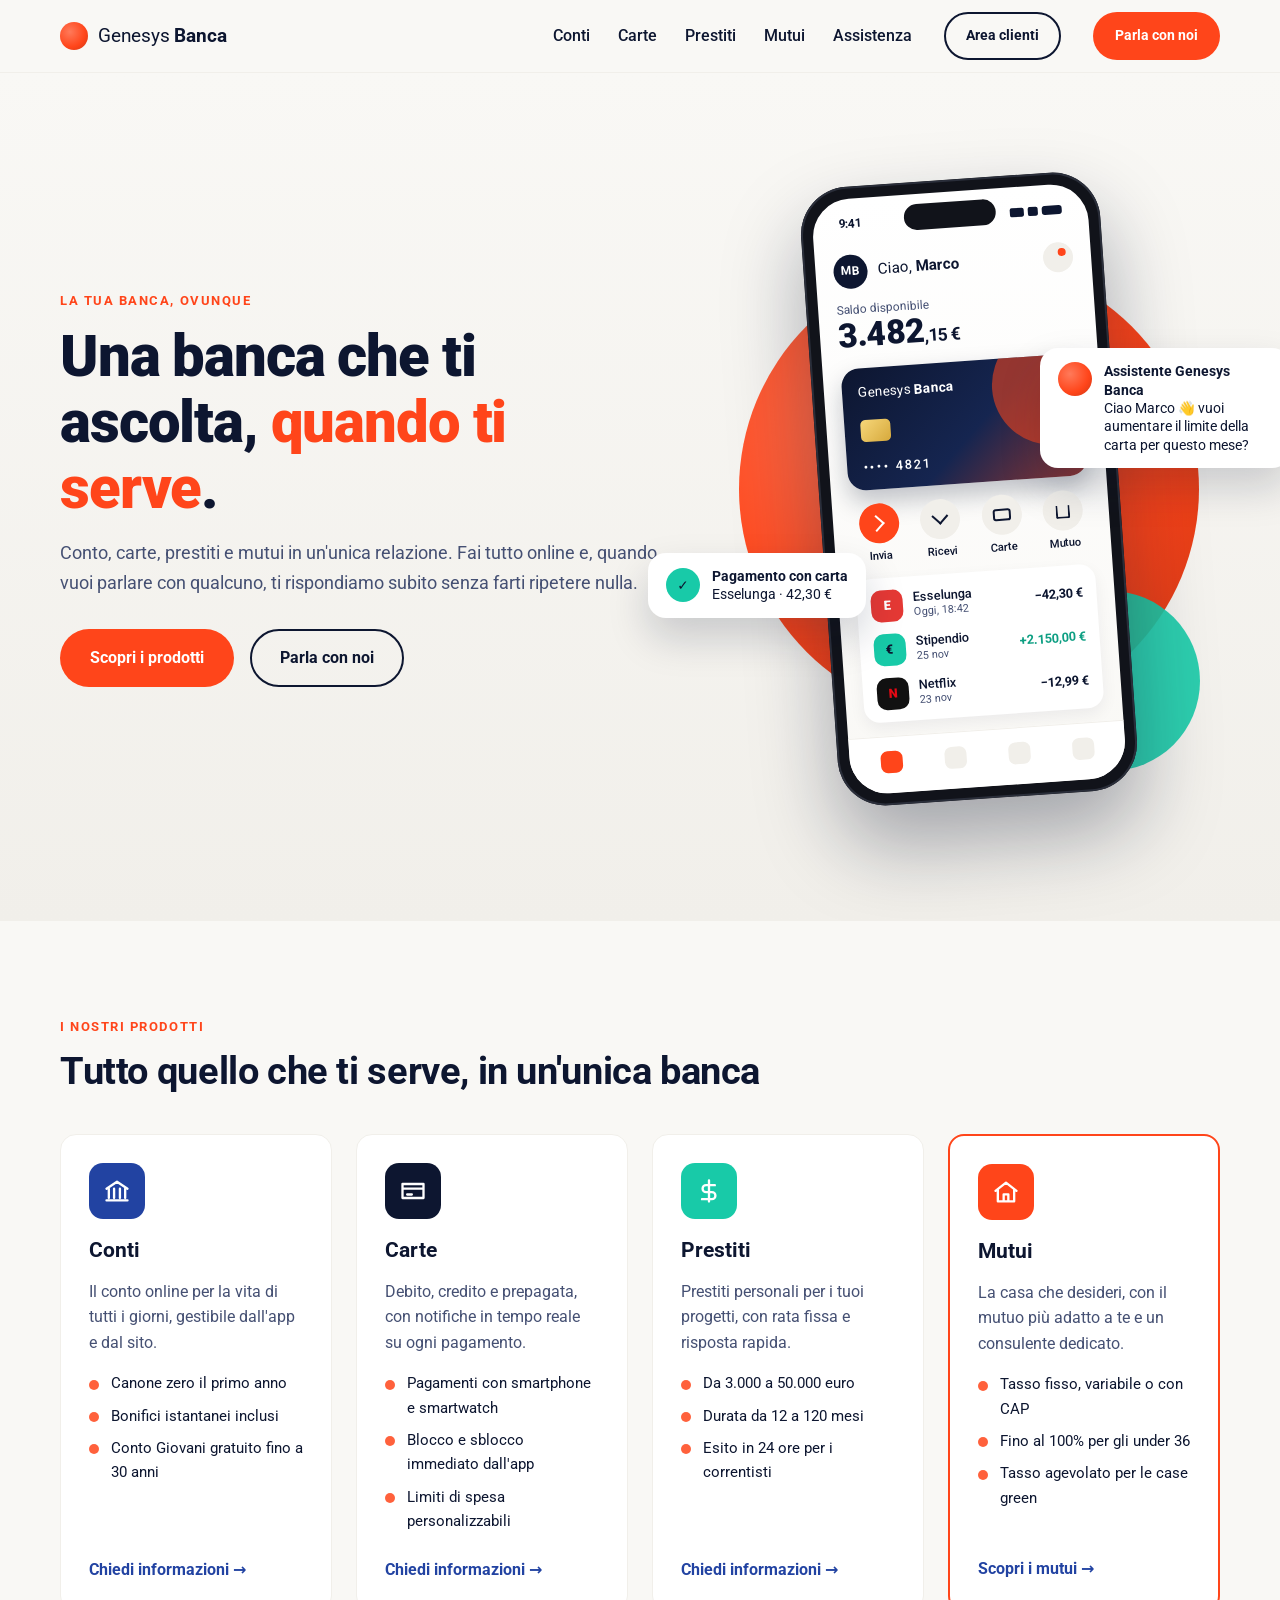
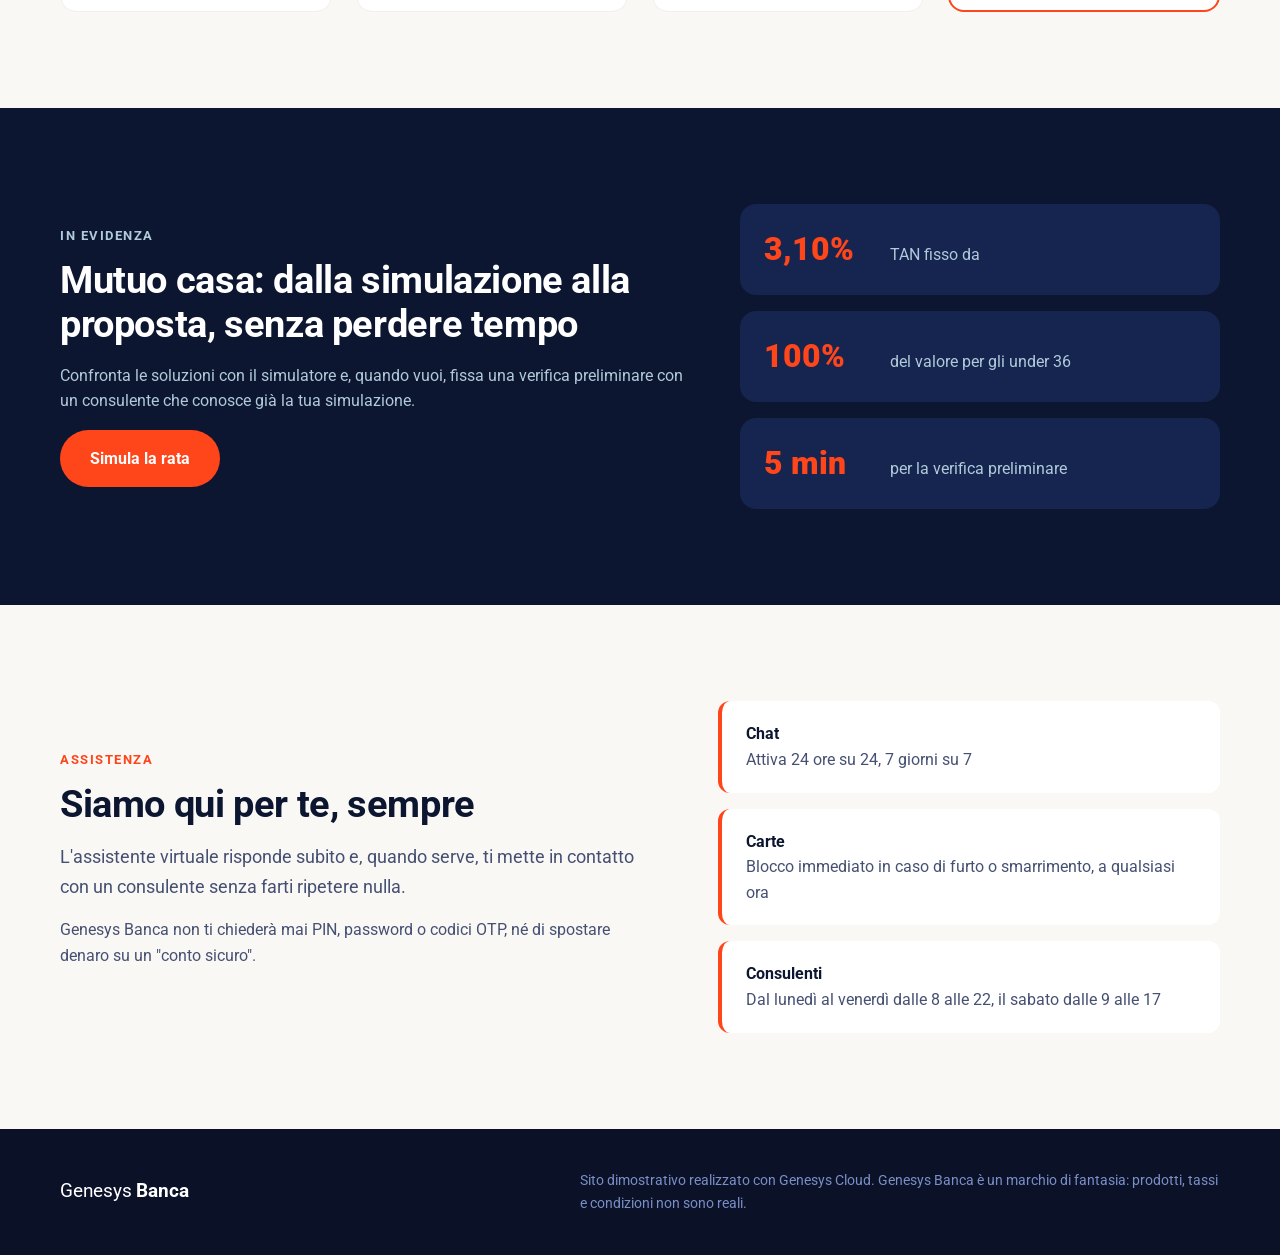
==== index.html @ 951cb8e0 "Web app installabile con notifiche push Co-authored-by: Cursor <cursoragent@cursor.com>" ====
<!doctype html>
<html lang="it">
<head>
  <meta charset="utf-8">
  <meta name="viewport" content="width=device-width, initial-scale=1">
  <title>Genesys Banca | Conti, Carte, Prestiti e Mutui</title>
  <meta name="description" content="Genesys Banca: conti, carte, prestiti e mutui, con assistenza in chat 24 ore su 24.">
  <link rel="preconnect" href="https://fonts.googleapis.com">
  <link rel="preconnect" href="https://fonts.gstatic.com" crossorigin>
  <link href="https://fonts.googleapis.com/css2?family=Roboto:wght@400;500;700;900&display=swap" rel="stylesheet">
  <link rel="stylesheet" href="styles.css?v=9">
  <script src="app.js?v=5"></script>
</head>
<body>
  <header class="topbar">
    <div class="container topbar-inner">
      <a class="brand" href="index.html">
        <span class="brand-mark" aria-hidden="true"></span>
        <span class="brand-name">Genesys <strong>Banca</strong></span>
      </a>
      <nav class="nav">
        <a href="#conti">Conti</a>
        <a href="#carte">Carte</a>
        <a href="#prestiti">Prestiti</a>
        <a href="mutui.html">Mutui</a>
        <a href="#assistenza">Assistenza</a>
      </nav>
      <div class="account" data-logged-out>
        <button class="btn btn-ghost btn-small" data-open-login>Area clienti</button>
      </div>
      <div class="account" data-logged-in hidden>
        <span class="greeting">Ciao, <strong data-customer-first-name></strong></span>
        <button class="link link-plain" data-logout>Esci</button>
      </div>
      <button class="btn btn-primary btn-small" data-open-chat>Parla con noi</button>
    </div>
  </header>

  <div class="modal" data-login-modal hidden>
    <div class="modal-card" role="dialog" aria-modal="true" aria-labelledby="login-title">
      <button class="modal-close" data-close-login aria-label="Chiudi">×</button>
      <p class="eyebrow">Area clienti</p>
      <h2 id="login-title">Accedi al tuo profilo</h2>
      <p class="modal-text">Sito dimostrativo: scegli il cliente demo con cui accedere.</p>
      <button class="customer" data-login>
        <span class="customer-avatar">MB</span>
        <span class="customer-info">
          <strong>Marco Bianchi</strong>
          <span>Correntista dal 2019 · Filiale Milano Porta Romana</span>
        </span>
        <span class="customer-go">Accedi →</span>
      </button>
    </div>
  </div>

  <main>
    <section class="hero">
      <div class="container hero-inner">
        <div class="hero-text">
          <p class="eyebrow">La tua banca, ovunque</p>
          <h1>Una banca che ti ascolta, <span class="accent">quando ti serve</span>.</h1>
          <p class="lead">Conto, carte, prestiti e mutui in un'unica relazione. Fai tutto online e, quando vuoi parlare con qualcuno, ti rispondiamo subito senza farti ripetere nulla.</p>
          <div class="hero-actions">
            <a class="btn btn-primary" href="#prodotti">Scopri i prodotti</a>
            <button class="btn btn-ghost" data-open-chat>Parla con noi</button>
          </div>
        </div>
        <div class="hero-visual" aria-hidden="true">
          <div class="phone">
            <div class="phone-notch"></div>
            <div class="phone-screen">
              <div class="app-status"><span>9:41</span><span class="app-status-icons"><i></i><i></i><i></i></span></div>
              <div class="app-header">
                <span class="app-avatar">MB</span>
                <span>Ciao, <strong>Marco</strong></span>
                <span class="app-bell"></span>
              </div>
              <div class="app-balance">
                <span>Saldo disponibile</span>
                <strong>3.482<small>,15 €</small></strong>
              </div>
              <div class="app-card">
                <span class="app-card-brand">Genesys <strong>Banca</strong></span>
                <span class="app-card-chip"></span>
                <span class="app-card-number">•••• 4821</span>
              </div>
              <div class="app-actions">
                <span><i class="ic-send"></i>Invia</span>
                <span><i class="ic-receive"></i>Ricevi</span>
                <span><i class="ic-card"></i>Carte</span>
                <span><i class="ic-home"></i>Mutuo</span>
              </div>
              <ul class="app-moves">
                <li><span class="move-logo move-shop">E</span><span>Esselunga<small>Oggi, 18:42</small></span><strong>−42,30 €</strong></li>
                <li><span class="move-logo move-salary">€</span><span>Stipendio<small>25 nov</small></span><strong class="move-in">+2.150,00 €</strong></li>
                <li><span class="move-logo move-sub">N</span><span>Netflix<small>23 nov</small></span><strong>−12,99 €</strong></li>
              </ul>
              <div class="app-tabbar"><i class="on"></i><i></i><i></i><i></i></div>
            </div>
          </div>
          <div class="float float-pay">
            <span class="float-icon">✓</span>
            <span><strong>Pagamento con carta</strong>Esselunga · 42,30 €</span>
          </div>
          <div class="float float-chat">
            <span class="float-avatar"></span>
            <span><strong>Assistente Genesys Banca</strong>Ciao Marco 👋 vuoi aumentare il limite della carta per questo mese?</span>
          </div>
        </div>
      </div>
    </section>

    <section id="prodotti" class="section">
      <div class="container">
        <p class="eyebrow">I nostri prodotti</p>
        <h2>Tutto quello che ti serve, in un'unica banca</h2>
        <div class="cards cards-4">
          <article class="card card-clickable" id="conti">
            <div class="icon icon-blue">
              <svg viewBox="0 0 24 24"><path d="M3 10l9-6 9 6M5 10v8M9.5 10v8M14.5 10v8M19 10v8M3 20h18"/></svg>
            </div>
            <h3>Conti</h3>
            <p>Il conto online per la vita di tutti i giorni, gestibile dall'app e dal sito.</p>
            <ul class="product-list">
              <li>Canone zero il primo anno</li>
              <li>Bonifici istantanei inclusi</li>
              <li>Conto Giovani gratuito fino a 30 anni</li>
            </ul>
            <button class="link" data-open-chat>Chiedi informazioni</button>
          </article>
          <article class="card card-clickable" id="carte">
            <div class="icon icon-navy">
              <svg viewBox="0 0 24 24"><path d="M3 6h18v12H3zM3 10h18M7 15h4"/></svg>
            </div>
            <h3>Carte</h3>
            <p>Debito, credito e prepagata, con notifiche in tempo reale su ogni pagamento.</p>
            <ul class="product-list">
              <li>Pagamenti con smartphone e smartwatch</li>
              <li>Blocco e sblocco immediato dall'app</li>
              <li>Limiti di spesa personalizzabili</li>
            </ul>
            <button class="link" data-open-chat>Chiedi informazioni</button>
          </article>
          <article class="card card-clickable" id="prestiti">
            <div class="icon icon-teal">
              <svg viewBox="0 0 24 24"><path d="M12 3v18M17 7H9.5a3 3 0 0 0 0 6h5a3 3 0 0 1 0 6H6"/></svg>
            </div>
            <h3>Prestiti</h3>
            <p>Prestiti personali per i tuoi progetti, con rata fissa e risposta rapida.</p>
            <ul class="product-list">
              <li>Da 3.000 a 50.000 euro</li>
              <li>Durata da 12 a 120 mesi</li>
              <li>Esito in 24 ore per i correntisti</li>
            </ul>
            <button class="link" data-open-chat>Chiedi informazioni</button>
          </article>
          <article class="card card-highlight card-clickable">
            <div class="icon icon-orange">
              <svg viewBox="0 0 24 24"><path d="M3 11l9-7 9 7M5 10v10h14V10M10 20v-6h4v6"/></svg>
            </div>
            <h3>Mutui</h3>
            <p>La casa che desideri, con il mutuo più adatto a te e un consulente dedicato.</p>
            <ul class="product-list">
              <li>Tasso fisso, variabile o con CAP</li>
              <li>Fino al 100% per gli under 36</li>
              <li>Tasso agevolato per le case green</li>
            </ul>
            <a class="link" href="mutui.html">Scopri i mutui</a>
          </article>
        </div>
      </div>
    </section>

    <section class="section section-dark">
      <div class="container feature">
        <div>
          <p class="eyebrow eyebrow-light">In evidenza</p>
          <h2>Mutuo casa: dalla simulazione alla proposta, senza perdere tempo</h2>
          <p>Confronta le soluzioni con il simulatore e, quando vuoi, fissa una verifica preliminare con un consulente che conosce già la tua simulazione.</p>
          <a class="btn btn-primary" href="mutui.html#simulatore">Simula la rata</a>
        </div>
        <ul class="feature-stats">
          <li><strong>3,10%</strong><span>TAN fisso da</span></li>
          <li><strong>100%</strong><span>del valore per gli under 36</span></li>
          <li><strong>5 min</strong><span>per la verifica preliminare</span></li>
        </ul>
      </div>
    </section>

    <section id="assistenza" class="section">
      <div class="container assist">
        <div>
          <p class="eyebrow">Assistenza</p>
          <h2>Siamo qui per te, sempre</h2>
          <p class="lead">L'assistente virtuale risponde subito e, quando serve, ti mette in contatto con un consulente senza farti ripetere nulla.</p>
          <p class="muted">Genesys Banca non ti chiederà mai PIN, password o codici OTP, né di spostare denaro su un "conto sicuro".</p>
        </div>
        <ul class="assist-list">
          <li><strong>Chat</strong><span>Attiva 24 ore su 24, 7 giorni su 7</span></li>
          <li><strong>Carte</strong><span>Blocco immediato in caso di furto o smarrimento, a qualsiasi ora</span></li>
          <li><strong>Consulenti</strong><span>Dal lunedì al venerdì dalle 8 alle 22, il sabato dalle 9 alle 17</span></li>
        </ul>
      </div>
    </section>
  </main>

  <footer class="footer">
    <div class="container footer-inner">
      <span class="brand-name">Genesys <strong>Banca</strong></span>
      <p>Sito dimostrativo realizzato con Genesys Cloud. Genesys Banca è un marchio di fantasia: prodotti, tassi e condizioni non sono reali.</p>
    </div>
  </footer>
</body>
</html>
---- styles.css ----
:root {
  --orange: #ff451a;
  --orange-dark: #cc3715;
  --navy: #0d1630;
  --navy-deep: #0b1228;
  --navy-soft: #152550;
  --blue: #2243a2;
  --teal: #18caa8;
  --yellow: #f7ad00;
  --cream: #f9f8f5;
  --sand: #f1efea;
  --slate: #455073;
  --radius: 16px;
}

* { box-sizing: border-box; }

body {
  margin: 0;
  font-family: Roboto, -apple-system, system-ui, "Segoe UI", "Helvetica Neue", Arial, sans-serif;
  color: var(--navy);
  background: var(--cream);
  line-height: 1.6;
}

h1, h2, h3 { line-height: 1.15; margin: 0 0 16px; }
h1 { font-size: clamp(2.2rem, 4.5vw, 3.6rem); font-weight: 900; letter-spacing: -0.02em; }
h2 { font-size: clamp(1.8rem, 3vw, 2.6rem); font-weight: 700; letter-spacing: -0.01em; }
h3 { font-size: 1.3rem; font-weight: 700; }
p { margin: 0 0 16px; }

.container { width: min(1160px, 92vw); margin: 0 auto; }
.accent { color: var(--orange); }
.lead { font-size: 1.15rem; color: var(--slate); max-width: 620px; }
.eyebrow { text-transform: uppercase; letter-spacing: 0.12em; font-size: 0.8rem; font-weight: 700; color: var(--orange); margin-bottom: 12px; }
.eyebrow-light { color: var(--yellow); }
.muted { color: var(--slate); }

.btn {
  display: inline-flex; align-items: center; justify-content: center;
  border: 2px solid transparent; border-radius: 999px;
  padding: 14px 28px; font: inherit; font-weight: 700; font-size: 1rem;
  cursor: pointer; text-decoration: none; transition: background 0.2s, color 0.2s, border-color 0.2s;
}
.btn-primary { background: var(--orange); color: #fff; }
.btn-primary:hover { background: var(--orange-dark); }
.btn-ghost { border-color: var(--navy); color: var(--navy); background: transparent; }
.btn-ghost:hover { background: var(--navy); color: #fff; }
.btn-small { padding: 10px 20px; font-size: 0.9rem; }
.link { background: none; border: 0; padding: 0; font: inherit; font-weight: 700; color: var(--blue); cursor: pointer; text-decoration: none; }
.link::after { content: " →"; }
.link:hover { color: var(--orange); }

[hidden] { display: none !important; }

.account { display: flex; align-items: center; gap: 12px; }
.greeting { font-size: 0.95rem; }
.link-plain::after { content: ""; }

.modal { position: fixed; inset: 0; z-index: 20; background: rgba(11, 18, 40, 0.6); display: grid; place-items: center; padding: 24px; }
.modal-card { position: relative; background: #fff; border-radius: 24px; padding: 40px; width: min(480px, 100%); box-shadow: 0 30px 60px rgba(13, 22, 48, 0.3); }
.modal-text { color: var(--slate); }
.modal-close { position: absolute; top: 16px; right: 20px; background: none; border: 0; font-size: 1.8rem; line-height: 1; color: var(--slate); cursor: pointer; }
.customer {
  width: 100%; display: flex; align-items: center; gap: 16px; margin-top: 8px; padding: 16px 20px;
  background: var(--cream); border: 2px solid var(--sand); border-radius: var(--radius); font: inherit; text-align: left; cursor: pointer;
  transition: border-color 0.2s;
}
.customer:hover { border-color: var(--orange); }
.customer-avatar { width: 48px; height: 48px; border-radius: 50%; background: var(--navy); color: #fff; display: grid; place-items: center; font-weight: 700; flex: none; }
.customer-info { display: flex; flex-direction: column; color: var(--navy); }
.customer-info span { color: var(--slate); font-size: 0.9rem; }
.customer-go { margin-left: auto; font-weight: 700; color: var(--orange); white-space: nowrap; }

.topbar { position: sticky; top: 0; z-index: 10; background: rgba(249, 248, 245, 0.92); backdrop-filter: blur(8px); border-bottom: 1px solid var(--sand); }
.topbar-inner { display: flex; align-items: center; gap: 32px; height: 72px; }
.brand { display: flex; align-items: center; gap: 10px; text-decoration: none; color: var(--navy); }
.brand-mark { width: 28px; height: 28px; border-radius: 50%; background: radial-gradient(circle at 35% 35%, #ff7a5a, var(--orange) 60%, var(--orange-dark)); }
.brand-name { font-size: 1.2rem; letter-spacing: -0.01em; }
.nav { display: flex; gap: 28px; margin-left: auto; }
.nav a { color: var(--navy); text-decoration: none; font-weight: 500; }
.nav a:hover, .nav a.active { color: var(--orange); }

.hero { padding: 96px 0 112px; background: linear-gradient(180deg, var(--cream) 0%, var(--sand) 100%); overflow: hidden; }
.hero-small { padding: 64px 0 72px; }
.hero-inner { display: grid; grid-template-columns: 1.2fr 1fr; gap: 56px; align-items: center; }
.hero-actions { display: flex; gap: 16px; flex-wrap: wrap; margin-top: 32px; }
.hero-card {
  position: relative; background: var(--navy); border-radius: 24px; padding: 32px;
  display: flex; flex-direction: column; gap: 14px; box-shadow: 0 30px 60px rgba(13, 22, 48, 0.25);
}
.hero-card::before {
  content: ""; position: absolute; inset: -40px -40px auto auto; width: 160px; height: 160px; border-radius: 50%;
  background: var(--orange); opacity: 0.9; z-index: -1;
}
.hero-visual { position: relative; display: grid; place-items: center; min-height: 640px; }
.hero-visual::before {
  content: ""; position: absolute; width: 460px; height: 460px; border-radius: 50%;
  background: radial-gradient(circle at 35% 35%, #ff7a5a, var(--orange) 55%, var(--orange-dark));
}
.hero-visual::after {
  content: ""; position: absolute; width: 180px; height: 180px; border-radius: 50%; right: 4%; bottom: 6%;
  background: var(--teal); opacity: 0.9;
}
.phone {
  position: relative; z-index: 1; width: 300px; height: 620px; padding: 12px; border-radius: 48px;
  background: #11131a; box-shadow: 0 40px 80px rgba(13, 22, 48, 0.35), inset 0 0 0 2px #2a2e3a;
  transform: rotate(-4deg);
}
.phone-notch { position: absolute; top: 22px; left: 50%; transform: translateX(-50%); width: 92px; height: 26px; border-radius: 999px; background: #11131a; z-index: 2; }
.phone-screen {
  height: 100%; border-radius: 38px; overflow: hidden; padding: 18px 18px 0; display: flex; flex-direction: column; gap: 14px;
  background: linear-gradient(180deg, #fff 0%, var(--cream) 100%); color: var(--navy); font-size: 0.8rem; line-height: 1.3;
}
.app-status { display: flex; justify-content: space-between; align-items: center; font-weight: 700; font-size: 0.75rem; padding: 0 8px; }
.app-status-icons { display: flex; gap: 4px; }
.app-status-icons i { width: 14px; height: 9px; border-radius: 2px; background: var(--navy); }
.app-status-icons i:nth-child(2) { width: 10px; }
.app-status-icons i:nth-child(3) { width: 20px; border-radius: 3px; }
.app-header { display: flex; align-items: center; gap: 10px; margin-top: 8px; font-size: 0.95rem; }
.app-avatar { width: 34px; height: 34px; border-radius: 50%; background: var(--navy); color: #fff; display: grid; place-items: center; font-weight: 700; font-size: 0.75rem; }
.app-bell { margin-left: auto; width: 30px; height: 30px; border-radius: 50%; background: var(--sand); position: relative; }
.app-bell::after { content: ""; position: absolute; top: 6px; right: 7px; width: 8px; height: 8px; border-radius: 50%; background: var(--orange); }
.app-balance { display: flex; flex-direction: column; }
.app-balance span { color: var(--slate); font-size: 0.75rem; }
.app-balance strong { font-size: 2.1rem; font-weight: 900; letter-spacing: -0.02em; line-height: 1.1; }
.app-balance small { font-size: 1.1rem; font-weight: 700; }
.app-card {
  position: relative; height: 128px; border-radius: 18px; padding: 16px; color: #fff; overflow: hidden;
  background: linear-gradient(135deg, var(--navy) 0%, var(--navy-soft) 55%, var(--orange) 140%);
  box-shadow: 0 12px 24px rgba(13, 22, 48, 0.25);
}
.app-card::after { content: ""; position: absolute; right: -30px; top: -30px; width: 120px; height: 120px; border-radius: 50%; background: rgba(255, 69, 26, 0.55); }
.app-card-brand { position: relative; z-index: 1; font-size: 0.85rem; }
.app-card-chip { position: absolute; left: 16px; top: 52px; width: 30px; height: 22px; border-radius: 5px; background: linear-gradient(135deg, #f7d77a, #d6a93c); }
.app-card-number { position: absolute; left: 16px; bottom: 14px; letter-spacing: 0.15em; font-weight: 500; }
.app-actions { display: grid; grid-template-columns: repeat(4, 1fr); gap: 6px; text-align: center; font-size: 0.7rem; font-weight: 500; }
.app-actions span { display: flex; flex-direction: column; align-items: center; gap: 6px; }
.app-actions i { width: 40px; height: 40px; border-radius: 50%; background: var(--sand); position: relative; }
.app-actions i::before { content: ""; position: absolute; inset: 13px; border: 2px solid var(--navy); border-radius: 3px; }
.app-actions .ic-send { background: var(--orange); }
.app-actions .ic-send::before { inset: 14px; border-color: #fff; border-width: 2px 2px 0 0; border-radius: 0; transform: rotate(45deg) translate(-2px, 2px); }
.app-actions .ic-receive::before { inset: 14px; border-width: 0 0 2px 2px; border-radius: 0; transform: rotate(-45deg) translate(2px, -2px); }
.app-actions .ic-card::before { inset: 14px 11px; }
.app-actions .ic-home::before { inset: 15px 13px 12px; border-top-width: 0; border-radius: 0 0 2px 2px; }
.app-moves { list-style: none; margin: 0; padding: 12px 14px; background: #fff; border-radius: 16px; display: grid; gap: 12px; box-shadow: 0 6px 16px rgba(13, 22, 48, 0.06); }
.app-moves li { display: flex; align-items: center; gap: 10px; }
.app-moves li > span:nth-child(2) { display: flex; flex-direction: column; font-weight: 500; }
.app-moves small { color: var(--slate); font-size: 0.68rem; font-weight: 400; }
.app-moves strong { margin-left: auto; font-size: 0.8rem; white-space: nowrap; }
.app-moves .move-in { color: #0e9f83; }
.move-logo { width: 32px; height: 32px; border-radius: 10px; display: grid; place-items: center; color: #fff; font-weight: 900; flex: none; }
.move-shop { background: #e53935; }
.move-salary { background: var(--teal); color: var(--navy); }
.move-sub { background: #111; color: #e50914; }
.app-tabbar { margin-top: auto; display: flex; justify-content: space-around; padding: 14px 10px 20px; border-top: 1px solid var(--sand); background: #fff; margin-left: -18px; margin-right: -18px; }
.app-tabbar i { width: 22px; height: 22px; border-radius: 7px; background: var(--sand); }
.app-tabbar i.on { background: var(--orange); }
.float {
  position: absolute; z-index: 2; display: flex; align-items: center; gap: 12px; padding: 14px 18px;
  background: #fff; border-radius: 18px; box-shadow: 0 20px 40px rgba(13, 22, 48, 0.18); font-size: 0.85rem; line-height: 1.35;
  animation: float 6s ease-in-out infinite;
}
.float strong { display: block; font-size: 0.85rem; }
.float-pay { left: -14%; top: 60%; }
.float-chat { right: -14%; top: 28%; max-width: 250px; align-items: flex-start; animation-delay: -3s; }
.float-icon { width: 34px; height: 34px; border-radius: 50%; background: var(--teal); color: var(--navy); display: grid; place-items: center; font-weight: 900; flex: none; }
.float-avatar { width: 34px; height: 34px; border-radius: 50%; flex: none; background: radial-gradient(circle at 35% 35%, #ff7a5a, var(--orange) 60%, var(--orange-dark)); }
@keyframes float { 0%, 100% { transform: translateY(0); } 50% { transform: translateY(-10px); } }
@media (prefers-reduced-motion: reduce) { .float { animation: none; } }

.pwa { background: linear-gradient(180deg, #fff 0%, var(--cream) 100%); }
.pwa-screen {
  max-width: 480px; margin: 0 auto; min-height: 100vh; display: flex; flex-direction: column; gap: 18px;
  padding: calc(env(safe-area-inset-top) + 20px) 20px calc(env(safe-area-inset-bottom) + 96px);
}
.pwa .app-bell::after { display: none; }
.pwa .app-bell.app-bell-on::after { display: block; }
.pwa .app-card { height: 170px; }
.pwa .app-actions { font-size: 0.8rem; }
.pwa-panel { background: #fff; border-radius: 20px; padding: 20px; box-shadow: 0 6px 16px rgba(13, 22, 48, 0.06); }
.pwa-panel h2 { font-size: 1.1rem; margin-bottom: 10px; }
.pwa-panel p { color: var(--slate); font-size: 0.95rem; }
.pwa-panel .btn { width: 100%; }
.pwa-ok { color: #0e9f83 !important; font-weight: 700; }
.pwa-error { color: var(--orange-dark) !important; font-size: 0.85rem !important; margin: 10px 0 0; }
.pwa-inbox { list-style: none; padding: 0; margin: 0; display: grid; gap: 10px; }
.pwa-inbox li { display: flex; flex-direction: column; gap: 2px; padding: 12px 14px; border-radius: 14px; background: var(--cream); border-left: 4px solid var(--sand); }
.pwa-inbox li.pwa-inbox-new { border-left-color: var(--orange); }
.pwa-inbox span { font-size: 0.95rem; }
.pwa-inbox small { color: var(--slate); font-size: 0.75rem; }
.bubble { max-width: 85%; padding: 12px 16px; border-radius: 18px; font-size: 0.95rem; }
.bubble-bot { background: var(--navy-soft); color: #fff; border-bottom-left-radius: 4px; }
.bubble-user { background: var(--orange); color: #fff; align-self: flex-end; border-bottom-right-radius: 4px; }
.typing { display: flex; gap: 6px; padding: 8px 4px; }
.typing span { width: 8px; height: 8px; border-radius: 50%; background: var(--teal); animation: blink 1.2s infinite; }
.typing span:nth-child(2) { animation-delay: 0.2s; }
.typing span:nth-child(3) { animation-delay: 0.4s; }
@keyframes blink { 0%, 80%, 100% { opacity: 0.25; } 40% { opacity: 1; } }

.section { padding: 96px 0; }
.section-dark { background: var(--navy); color: #fff; }
.section-dark p { color: #b1cada; }

.cards { display: grid; grid-template-columns: repeat(3, 1fr); gap: 24px; margin-top: 40px; }
.card { background: #fff; border-radius: var(--radius); padding: 32px; border: 1px solid var(--sand); transition: transform 0.2s, box-shadow 0.2s; }
.card:hover { transform: translateY(-4px); box-shadow: 0 20px 40px rgba(13, 22, 48, 0.08); }
.card p { color: var(--slate); }
.card-highlight { border: 2px solid var(--orange); }
.tag { display: inline-block; background: var(--orange); color: #fff; font-size: 0.75rem; font-weight: 700; text-transform: uppercase; letter-spacing: 0.08em; padding: 4px 10px; border-radius: 999px; margin-bottom: 12px; }
.icon { width: 56px; height: 56px; border-radius: 14px; display: grid; place-items: center; margin-bottom: 20px; }
.icon svg { width: 28px; height: 28px; fill: none; stroke: #fff; stroke-width: 2; stroke-linecap: round; stroke-linejoin: round; }
.icon-orange { background: var(--orange); }
.icon-blue { background: var(--blue); }
.icon-teal { background: var(--teal); }
.icon-navy { background: var(--navy); }
.cards-4 { grid-template-columns: repeat(4, 1fr); }
.cards-4 .card { display: flex; flex-direction: column; padding: 28px; }
.cards-4 .card .link { margin-top: auto; align-self: flex-start; }
.product-list { list-style: none; padding: 0; margin: 0 0 24px; display: grid; gap: 8px; font-size: 0.95rem; }
.product-list li { position: relative; padding-left: 22px; }
.product-list li::before { content: ""; position: absolute; left: 0; top: 0.55em; width: 10px; height: 10px; border-radius: 50%; background: var(--orange); opacity: 0.85; }
.tag-teal { background: var(--teal); color: var(--navy); }
.card .tag { align-self: flex-start; }
.card-clickable { position: relative; cursor: pointer; }
.card-clickable .link::before { content: ""; position: absolute; inset: 0; border-radius: inherit; }
.card-clickable:hover .link { color: var(--orange); }
.card-clickable:hover { border-color: var(--orange); }
[id] { scroll-margin-top: 88px; }

.feature { display: grid; grid-template-columns: 1.3fr 1fr; gap: 56px; align-items: center; }
.feature-stats { list-style: none; padding: 0; margin: 0; display: grid; gap: 16px; }
.feature-stats li { background: var(--navy-soft); border-radius: var(--radius); padding: 20px 24px; display: flex; align-items: baseline; gap: 16px; }
.feature-stats strong { font-size: 2rem; font-weight: 900; color: var(--orange); min-width: 110px; }
.feature-stats span { color: #b1cada; }

.types { display: grid; grid-template-columns: repeat(3, 1fr); gap: 24px; margin-top: 40px; }
.type-card { display: flex; flex-direction: column; }
.type-card .link { margin-top: auto; align-self: flex-start; }
.type-card h3 { margin-bottom: 8px; }
.type-rate { color: var(--navy) !important; font-size: 1.05rem; }
.type-rate strong { color: var(--orange); font-size: 1.4rem; font-weight: 900; }
.type-selected { box-shadow: 0 0 0 3px var(--orange); }
.tag + h3 { margin-top: 0; }
.section-head { margin-bottom: 40px; }

.steps { list-style: none; padding: 0; margin: 40px 0; display: grid; grid-template-columns: repeat(3, 1fr); gap: 24px; }
.steps li { background: var(--navy-soft); border-radius: var(--radius); padding: 32px; }
.step-number { display: inline-grid; place-items: center; width: 40px; height: 40px; border-radius: 50%; background: var(--orange); font-weight: 900; margin-bottom: 16px; }

.assist { display: grid; grid-template-columns: 1.2fr 1fr; gap: 56px; align-items: center; }
.assist-list { list-style: none; padding: 0; margin: 0; display: grid; gap: 16px; }
.assist-list li { background: #fff; border-left: 4px solid var(--orange); border-radius: 12px; padding: 20px 24px; display: flex; flex-direction: column; }
.assist-list span { color: var(--slate); }

.simulator { display: grid; grid-template-columns: 1.1fr 1fr; gap: 32px; align-items: start; }
.panel { background: #fff; border-radius: 24px; padding: 32px; border: 1px solid var(--sand); box-shadow: 0 20px 40px rgba(13, 22, 48, 0.06); }
.sim-form { display: grid; gap: 22px; }
.field { display: grid; gap: 8px; }
.field label { font-weight: 700; display: flex; justify-content: space-between; gap: 12px; }
.field output { color: var(--orange); font-weight: 900; }
.field input[type="range"] { width: 100%; accent-color: var(--orange); }
.field input[type="number"] {
  padding: 12px 16px; font: inherit; color: var(--navy);
  border: 2px solid var(--sand); border-radius: 999px; background: var(--cream);
}
.field input[type="number"]:focus { outline: none; border-color: var(--orange); }
.field-hint { font-size: 0.85rem; color: var(--slate); }
.segmented { display: flex; flex-wrap: wrap; gap: 8px; }
.segmented input { position: absolute; opacity: 0; pointer-events: none; }
.segmented label {
  padding: 10px 16px; border-radius: 999px; border: 2px solid var(--sand); background: var(--cream);
  font-weight: 500; cursor: pointer; transition: border-color 0.2s, background 0.2s, color 0.2s;
}
.segmented input:checked + label { background: var(--navy); border-color: var(--navy); color: #fff; }
.segmented input:focus-visible + label { outline: 2px solid var(--orange); outline-offset: 2px; }
.field label.check { display: flex; justify-content: flex-start; gap: 10px; align-items: center; font-weight: 500; cursor: pointer; }
.field label.check input { width: 20px; height: 20px; accent-color: var(--orange); }

.result { position: sticky; top: 96px; background: var(--navy); color: #fff; }
.result .eyebrow { color: var(--yellow); }
.result-rate { font-size: clamp(2.6rem, 5vw, 3.6rem); font-weight: 900; line-height: 1; margin: 4px 0 4px; }
.result-rate small { font-size: 1rem; font-weight: 500; color: #b1cada; }
.result-list { list-style: none; padding: 0; margin: 24px 0; display: grid; gap: 12px; }
.result-list li { display: flex; justify-content: space-between; gap: 16px; border-bottom: 1px solid var(--navy-soft); padding-bottom: 10px; }
.result-list span { color: #b1cada; }
.result-list strong { text-align: right; }
.badge { display: inline-block; padding: 4px 12px; border-radius: 999px; font-size: 0.85rem; font-weight: 700; }
.badge-green { background: var(--teal); color: var(--navy); }
.badge-yellow { background: var(--yellow); color: var(--navy); }
.badge-red { background: var(--orange); color: #fff; }
.result-note { font-size: 0.8rem; color: #7a8ec7; margin: 16px 0 0; }
.result .btn { width: 100%; }
.result-empty { color: #b1cada; }
.sim-count { font-size: 0.85rem; color: #7a8ec7; margin-top: 12px; }

.footer { background: var(--navy-deep); color: #fff; padding: 40px 0; }
.footer-inner { display: flex; gap: 32px; align-items: center; justify-content: space-between; flex-wrap: wrap; }
.footer p { margin: 0; color: #7a8ec7; font-size: 0.9rem; max-width: 640px; }

@media (max-width: 1100px) {
  .cards-4, .types { grid-template-columns: repeat(2, 1fr); }
}

@media (max-width: 900px) {
  .hero-inner, .assist, .simulator, .feature { grid-template-columns: 1fr; }
  .cards, .cards-4, .types, .steps { grid-template-columns: 1fr; }
  .nav { display: none; }
  .topbar-inner .btn { margin-left: auto; }
  .result { position: static; }
  .topbar-inner { gap: 12px; }
  .brand-name, .topbar .btn-small { white-space: nowrap; }
  .topbar .btn-small { padding: 8px 14px; font-size: 0.8rem; }
  .topbar-inner > .btn-primary { display: none; }
  .topbar-inner .account { margin-left: auto; }
  .hero-visual { min-height: 660px; }
  .hero-visual::before { width: 320px; height: 320px; }
  .hero-visual::after { width: 120px; height: 120px; }
  .phone { transform: rotate(-4deg) scale(0.9); }
  .float-pay { left: 0; top: auto; bottom: 2%; }
  .float-chat { right: 0; top: 0; max-width: 230px; }
}
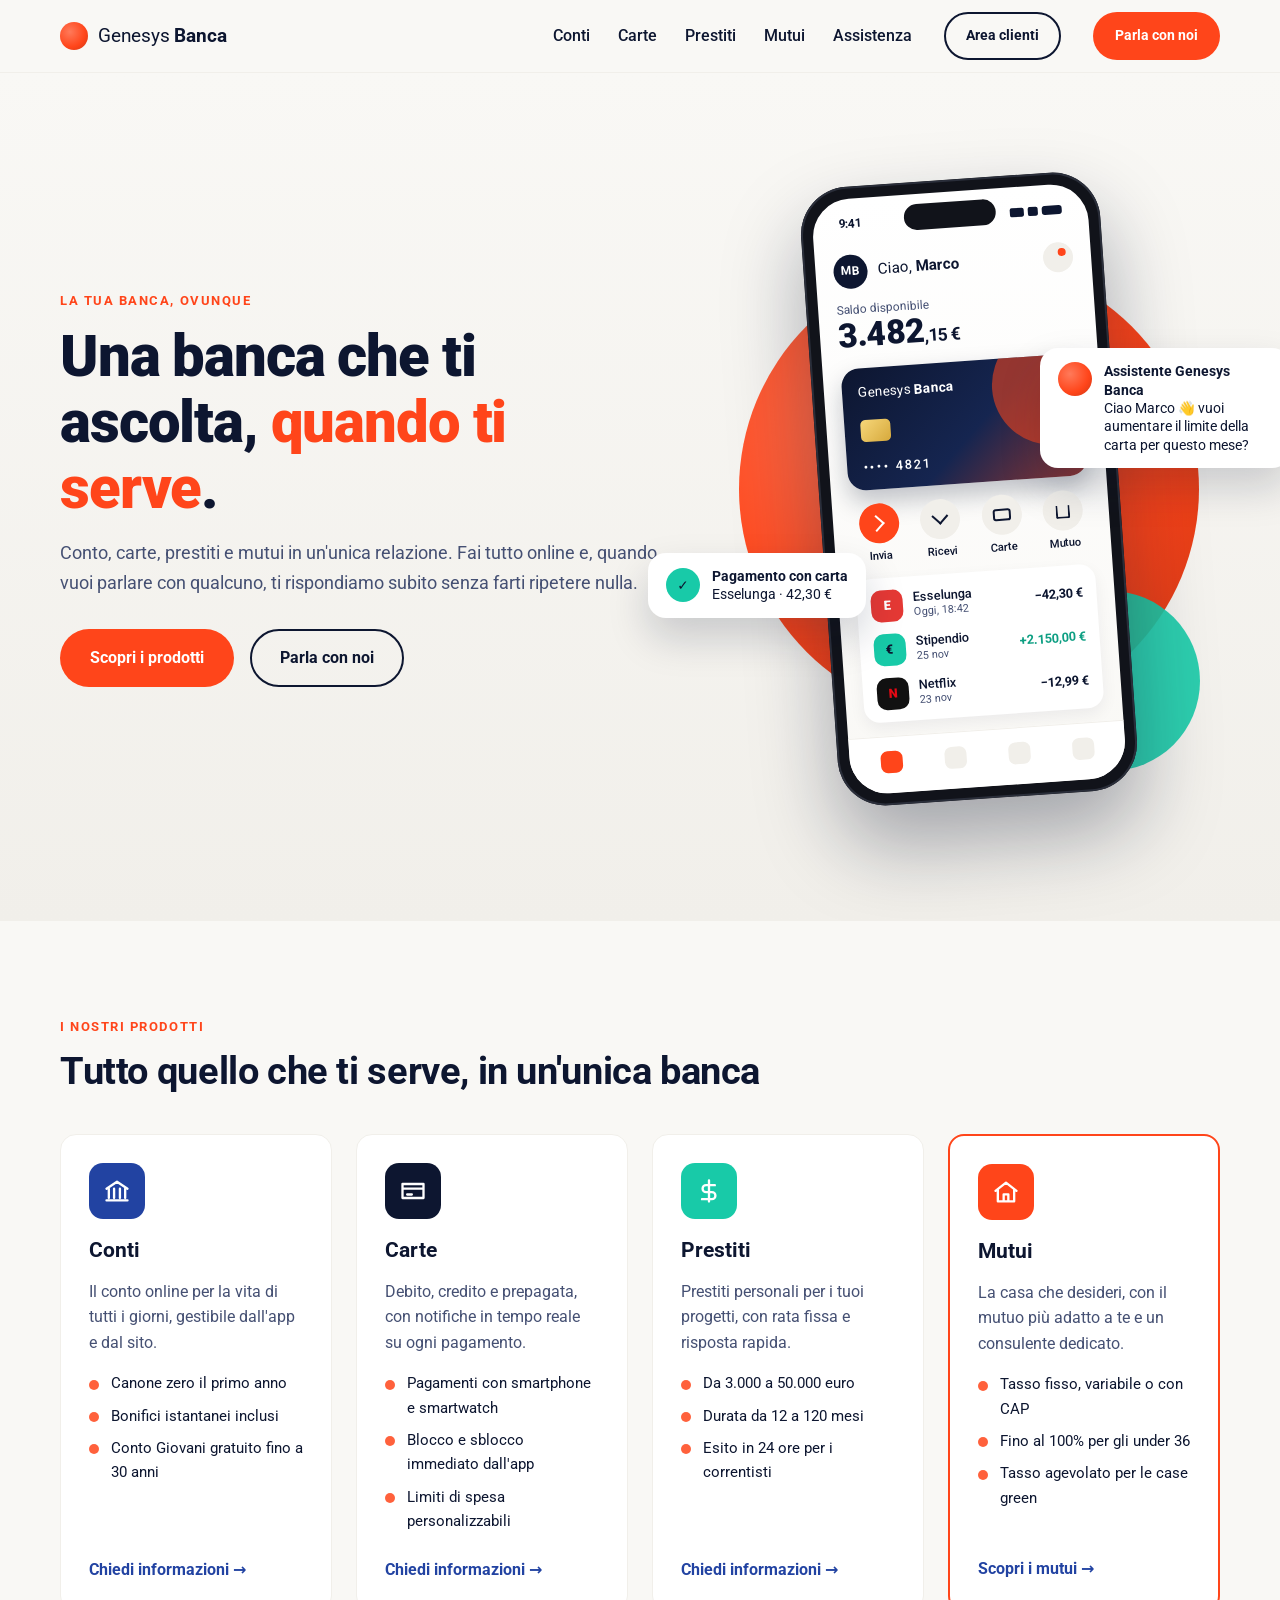
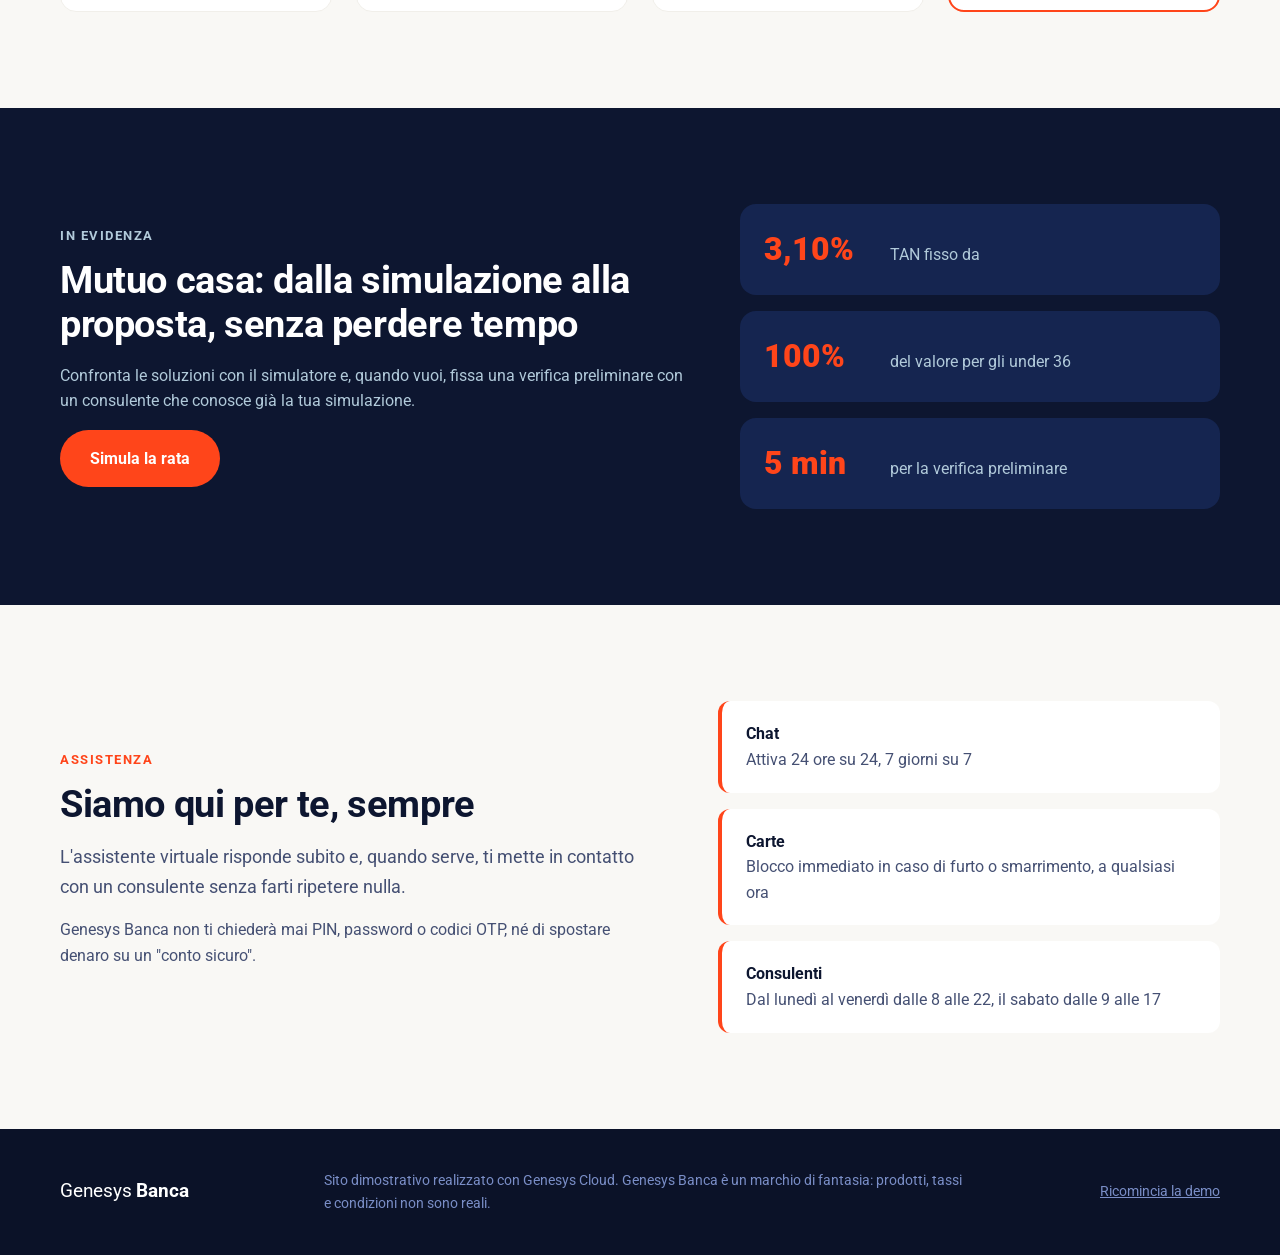
==== commit 752e91f0: "Home: link per ricominciare la demo (azzera Messenger e Predictive Engagement) Co-authored-by: Curso" ====
--- a/index.html
+++ b/index.html
@@ -5,13 +5,24 @@
   <meta name="viewport" content="width=device-width, initial-scale=1">
   <title>Genesys Banca | Conti, Carte, Prestiti e Mutui</title>
   <meta name="description" content="Genesys Banca: conti, carte, prestiti e mutui, con assistenza in chat 24 ore su 24.">
+  <link rel="icon" type="image/png" href="app/icons/icon-192.png">
+  <link rel="apple-touch-icon" href="app/icons/apple-touch-icon.png">
+  <meta property="og:type" content="website">
+  <meta property="og:site_name" content="Genesys Banca">
+  <meta property="og:title" content="Genesys Banca | Conti, Carte, Prestiti e Mutui">
+  <meta property="og:description" content="Conto, carte, prestiti e mutui in un'unica banca, con assistenza in chat 24 ore su 24.">
+  <meta property="og:url" content="https://paolomanzotti.github.io/genesys-banca/">
+  <meta property="og:image" content="https://paolomanzotti.github.io/genesys-banca/og-image.png">
+  <meta property="og:image:width" content="1200">
+  <meta property="og:image:height" content="630">
+  <meta name="twitter:card" content="summary_large_image">
   <link rel="preconnect" href="https://fonts.googleapis.com">
   <link rel="preconnect" href="https://fonts.gstatic.com" crossorigin>
   <link href="https://fonts.googleapis.com/css2?family=Roboto:wght@400;500;700;900&display=swap" rel="stylesheet">
-  <link rel="stylesheet" href="styles.css?v=9">
-  <script src="app.js?v=5"></script>
+  <link rel="stylesheet" href="styles.css?v=12">
+  <script src="app.js?v=8"></script>
 </head>
-<body>
+<body data-home>
   <header class="topbar">
     <div class="container topbar-inner">
       <a class="brand" href="index.html">
@@ -208,6 +219,7 @@
     <div class="container footer-inner">
       <span class="brand-name">Genesys <strong>Banca</strong></span>
       <p>Sito dimostrativo realizzato con Genesys Cloud. Genesys Banca è un marchio di fantasia: prodotti, tassi e condizioni non sono reali.</p>
+      <button type="button" class="footer-reset" data-reset-demo>Ricomincia la demo</button>
     </div>
   </footer>
 </body>
--- a/styles.css
+++ b/styles.css
@@ -189,6 +189,51 @@
 .pwa-inbox li.pwa-inbox-new { border-left-color: var(--orange); }
 .pwa-inbox span { font-size: 0.95rem; }
 .pwa-inbox small { color: var(--slate); font-size: 0.75rem; }
+
+.pwa-login {
+  max-width: 420px; margin: 0 auto; min-height: 100vh; display: flex; flex-direction: column; justify-content: center;
+  padding: calc(env(safe-area-inset-top) + 32px) 24px calc(env(safe-area-inset-bottom) + 32px);
+}
+.pwa-login-brand { display: flex; align-items: center; gap: 12px; margin-bottom: 40px; }
+.pwa-login-brand .brand-mark { width: 44px; height: 44px; }
+.pwa-login-brand .brand-name { font-size: 1.5rem; }
+.pwa-login h1 { font-size: 2.2rem; margin-bottom: 8px; }
+.pwa-login-form { display: grid; gap: 16px; margin-top: 24px; }
+.pwa-login-form label { display: grid; gap: 6px; font-weight: 700; font-size: 0.9rem; }
+.pwa-login-form input {
+  padding: 14px 18px; font: inherit; font-weight: 500; color: var(--navy);
+  border: 2px solid var(--sand); border-radius: 14px; background: #fff;
+}
+.pwa-login-form input:focus { outline: none; border-color: var(--orange); }
+.pwa-login-form .btn { width: 100%; }
+.pwa-login-note { margin-top: 28px; font-size: 0.8rem; color: var(--slate); text-align: center; }
+
+button.app-bell { border: 0; cursor: pointer; margin-left: auto; }
+.pwa-logout { font-size: 0.85rem; color: var(--slate); }
+.pwa .app-header .app-bell { margin-left: auto; }
+.pwa-debit .pwa-debit-type { position: absolute; z-index: 1; right: 16px; bottom: 14px; font-size: 0.75rem; font-weight: 700; text-transform: uppercase; letter-spacing: 0.08em; opacity: 0.85; }
+.pwa-stats { display: grid; grid-template-columns: 1fr 1fr; gap: 12px; }
+.pwa-stats div { background: #fff; border-radius: 16px; padding: 14px 16px; display: flex; flex-direction: column; box-shadow: 0 6px 16px rgba(13, 22, 48, 0.06); }
+.pwa-stats span { font-size: 0.8rem; color: var(--slate); }
+.pwa-stats strong { font-size: 1.25rem; font-weight: 900; }
+.pwa-tabs { display: grid; grid-template-columns: 1fr 1fr; background: var(--sand); border-radius: 999px; padding: 4px; }
+.pwa-tabs button {
+  border: 0; background: transparent; padding: 10px; border-radius: 999px; font: inherit; font-weight: 700; font-size: 0.9rem; color: var(--slate); cursor: pointer;
+  display: inline-flex; align-items: center; justify-content: center; gap: 6px;
+}
+.pwa-tabs button[aria-selected="true"] { background: #fff; color: var(--navy); box-shadow: 0 2px 8px rgba(13, 22, 48, 0.1); }
+.pwa-badge { min-width: 20px; height: 20px; padding: 0 6px; border-radius: 999px; background: var(--orange); color: #fff; font-size: 0.72rem; display: inline-grid; place-items: center; }
+.pwa-day { font-size: 0.8rem; text-transform: uppercase; letter-spacing: 0.06em; color: var(--slate); margin: 18px 0 8px; }
+.pwa-day:first-of-type { margin-top: 4px; }
+.pwa-moves { padding: 0; box-shadow: none; gap: 14px; }
+.pwa-moves li > span:nth-child(2) { font-size: 0.95rem; }
+.pwa-moves small { font-size: 0.75rem; }
+.pwa-moves strong { font-size: 0.95rem; }
+.pwa-moves .move-logo { width: 40px; height: 40px; border-radius: 12px; font-size: 1.15rem; background: var(--cream); color: var(--navy); }
+.pwa-moves .move-refund { background: #d9f6ef; color: #0e9f83; font-weight: 900; }
+[data-tab-panel="avvisi"] { display: grid; gap: 18px; }
+.pwa-push-hint { display: flex; align-items: center; gap: 12px; padding: 12px 14px; margin-bottom: 8px; border-radius: 14px; background: #fff3ef; font-size: 0.85rem; }
+.pwa-push-hint .link { white-space: nowrap; margin-left: auto; }
 .bubble { max-width: 85%; padding: 12px 16px; border-radius: 18px; font-size: 0.95rem; }
 .bubble-bot { background: var(--navy-soft); color: #fff; border-bottom-left-radius: 4px; }
 .bubble-user { background: var(--orange); color: #fff; align-self: flex-end; border-bottom-right-radius: 4px; }
@@ -297,6 +342,11 @@
 .footer { background: var(--navy-deep); color: #fff; padding: 40px 0; }
 .footer-inner { display: flex; gap: 32px; align-items: center; justify-content: space-between; flex-wrap: wrap; }
 .footer p { margin: 0; color: #7a8ec7; font-size: 0.9rem; max-width: 640px; }
+.footer-reset {
+  background: none; border: 0; padding: 0; cursor: pointer;
+  color: #7a8ec7; font: inherit; font-size: 0.85rem; text-decoration: underline;
+}
+.footer-reset:hover { color: #fff; }
 
 @media (max-width: 1100px) {
   .cards-4, .types { grid-template-columns: repeat(2, 1fr); }
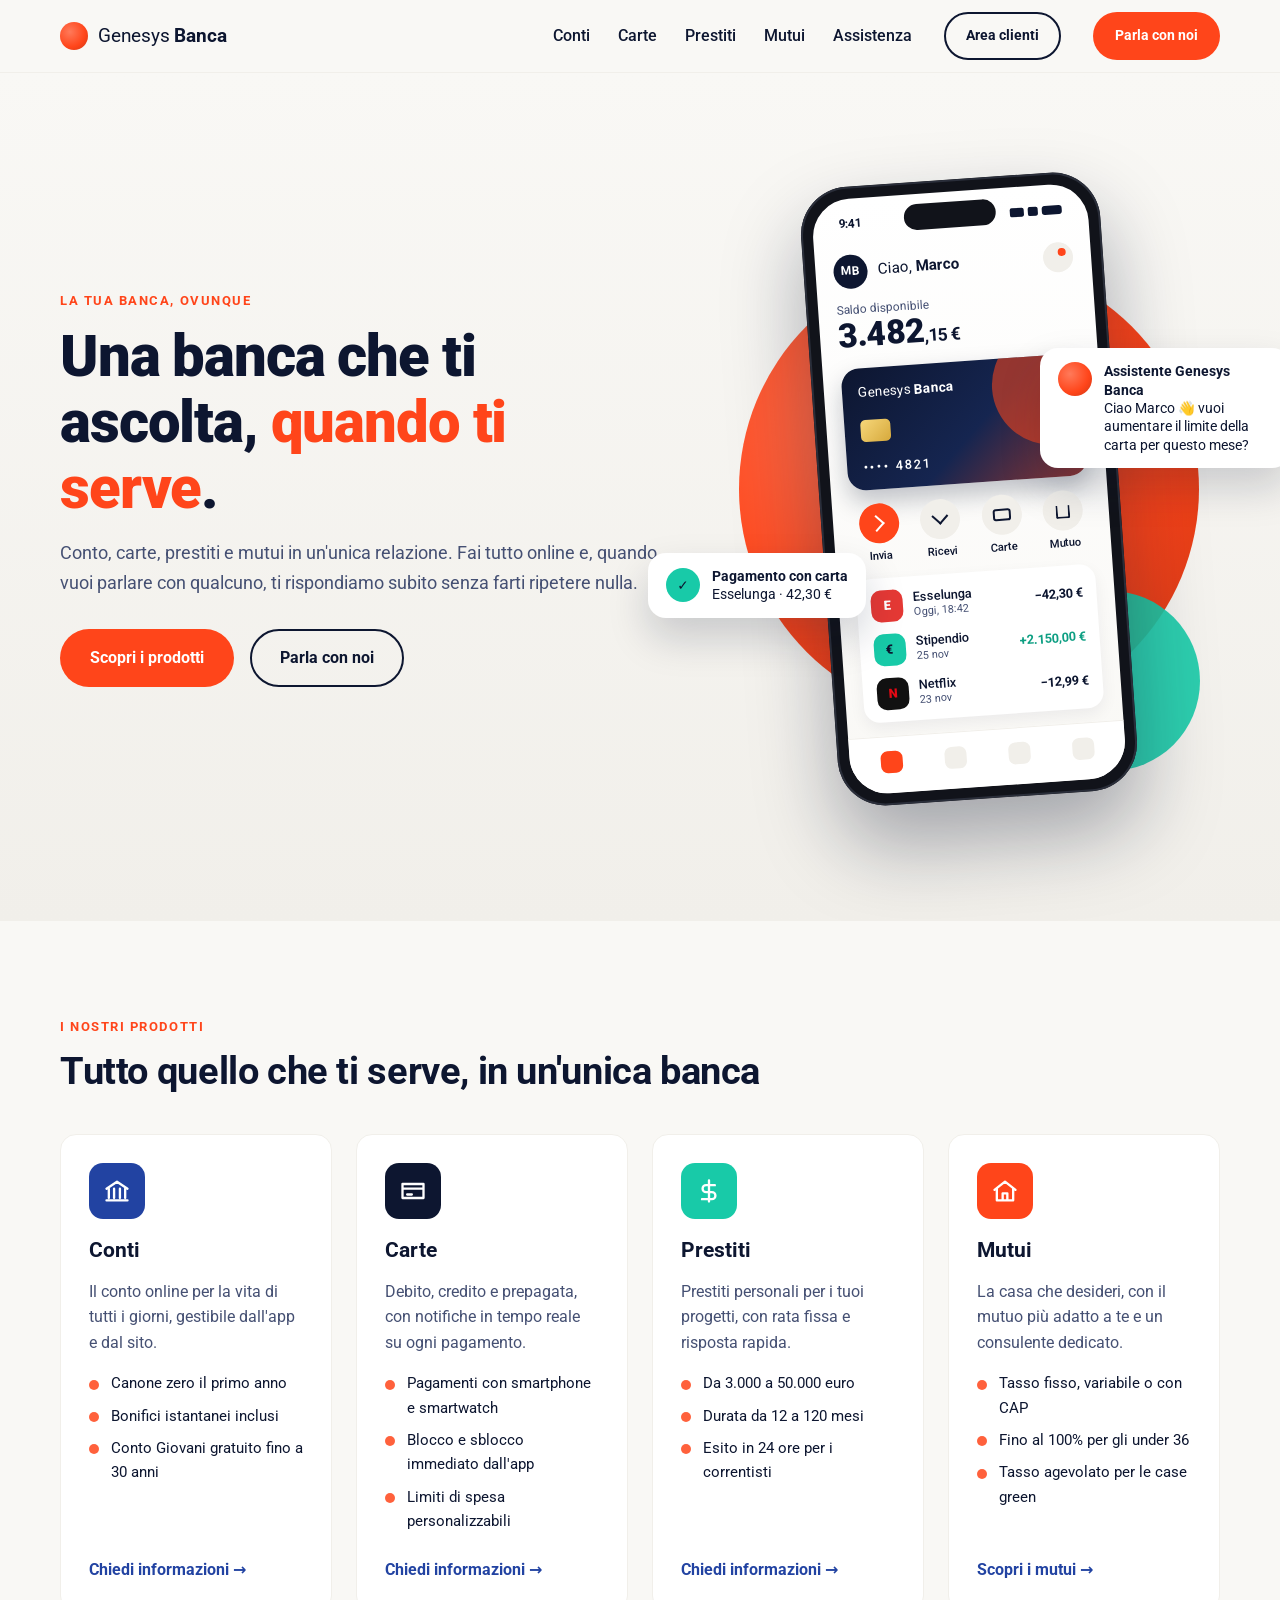
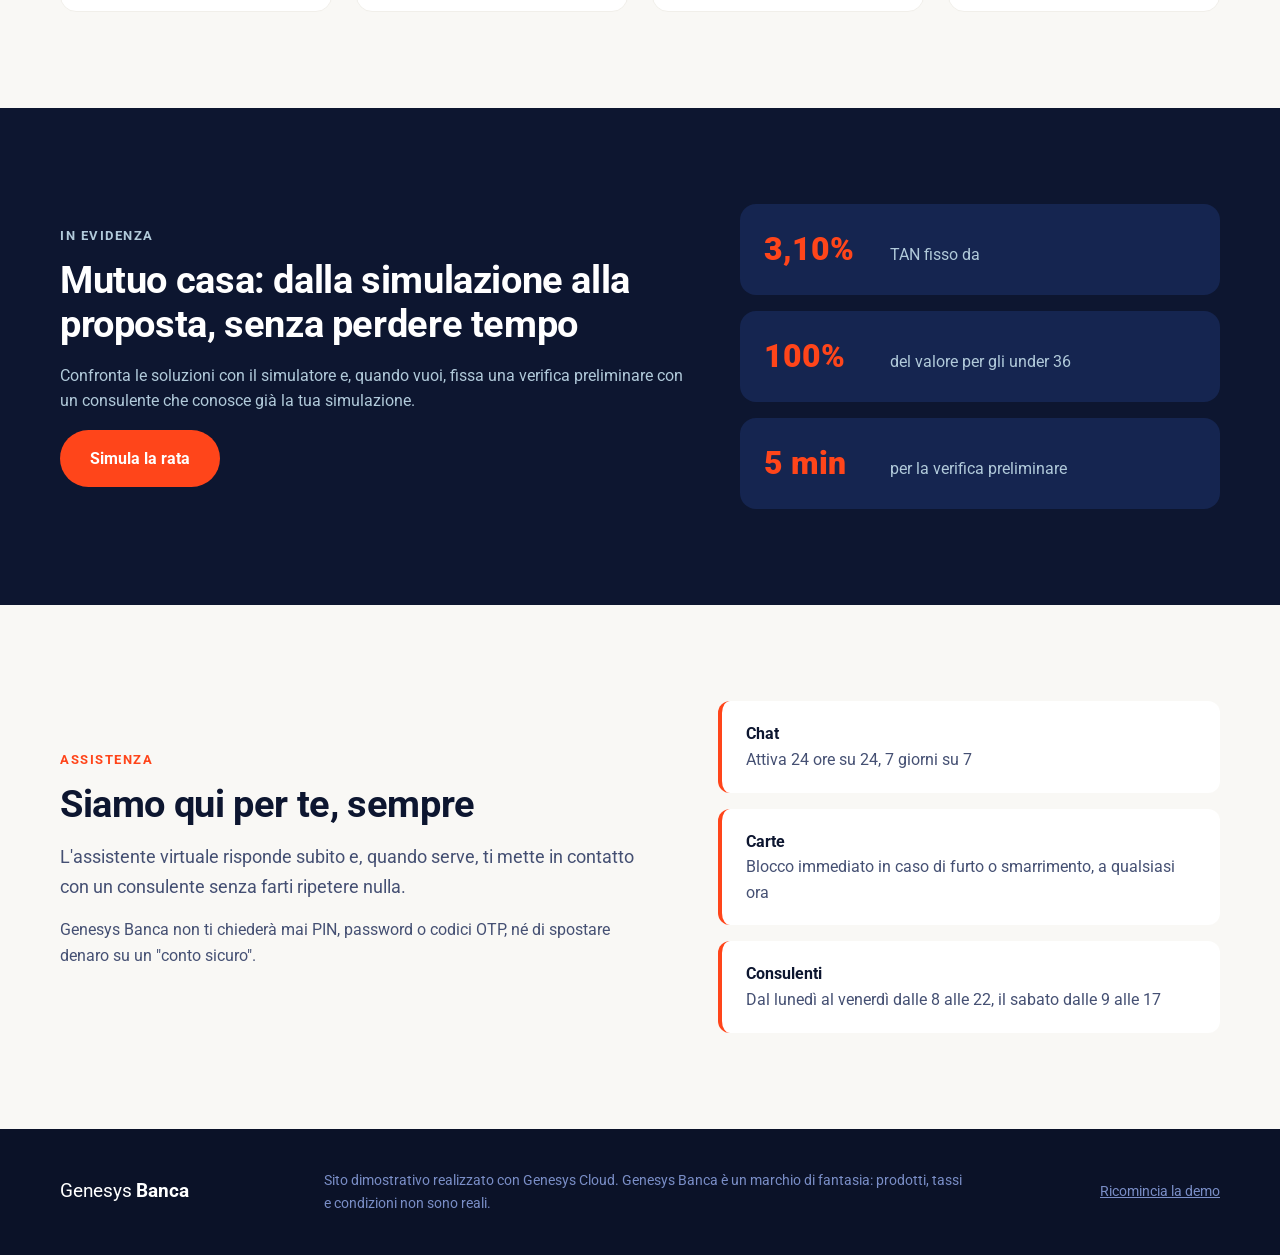
==== commit a1aa74b0: "Tolto il contorno arancione da Mutui (home) e Mutuo Giovani Co-authored-by: Cursor <cursoragent@curs" ====
--- a/index.html
+++ b/index.html
@@ -19,7 +19,7 @@
   <link rel="preconnect" href="https://fonts.googleapis.com">
   <link rel="preconnect" href="https://fonts.gstatic.com" crossorigin>
   <link href="https://fonts.googleapis.com/css2?family=Roboto:wght@400;500;700;900&display=swap" rel="stylesheet">
-  <link rel="stylesheet" href="styles.css?v=12">
+  <link rel="stylesheet" href="styles.css?v=13">
   <script src="app.js?v=8"></script>
 </head>
 <body data-home>
@@ -165,7 +165,7 @@
             </ul>
             <button class="link" data-open-chat>Chiedi informazioni</button>
           </article>
-          <article class="card card-highlight card-clickable">
+          <article class="card card-clickable">
             <div class="icon icon-orange">
               <svg viewBox="0 0 24 24"><path d="M3 11l9-7 9 7M5 10v10h14V10M10 20v-6h4v6"/></svg>
             </div>
--- a/styles.css
+++ b/styles.css
@@ -251,7 +251,6 @@
 .card { background: #fff; border-radius: var(--radius); padding: 32px; border: 1px solid var(--sand); transition: transform 0.2s, box-shadow 0.2s; }
 .card:hover { transform: translateY(-4px); box-shadow: 0 20px 40px rgba(13, 22, 48, 0.08); }
 .card p { color: var(--slate); }
-.card-highlight { border: 2px solid var(--orange); }
 .tag { display: inline-block; background: var(--orange); color: #fff; font-size: 0.75rem; font-weight: 700; text-transform: uppercase; letter-spacing: 0.08em; padding: 4px 10px; border-radius: 999px; margin-bottom: 12px; }
 .icon { width: 56px; height: 56px; border-radius: 14px; display: grid; place-items: center; margin-bottom: 20px; }
 .icon svg { width: 28px; height: 28px; fill: none; stroke: #fff; stroke-width: 2; stroke-linecap: round; stroke-linejoin: round; }
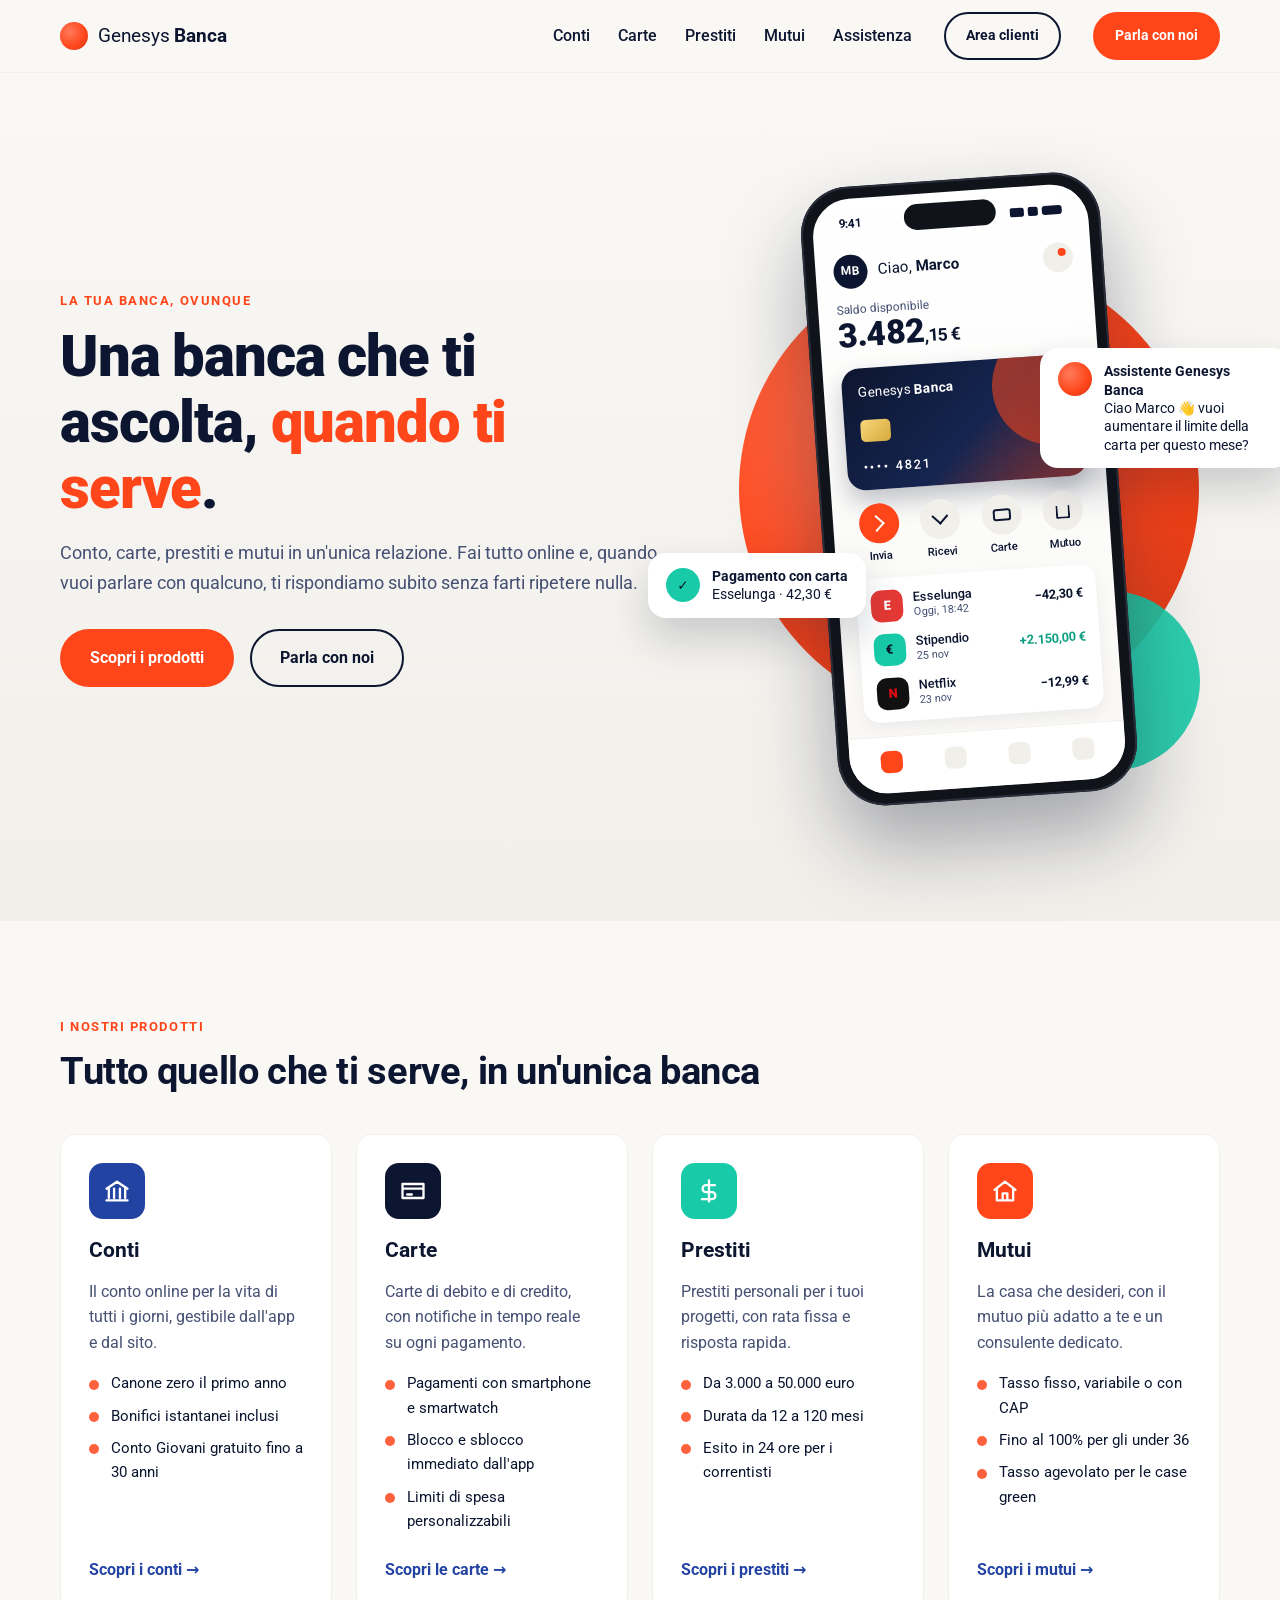
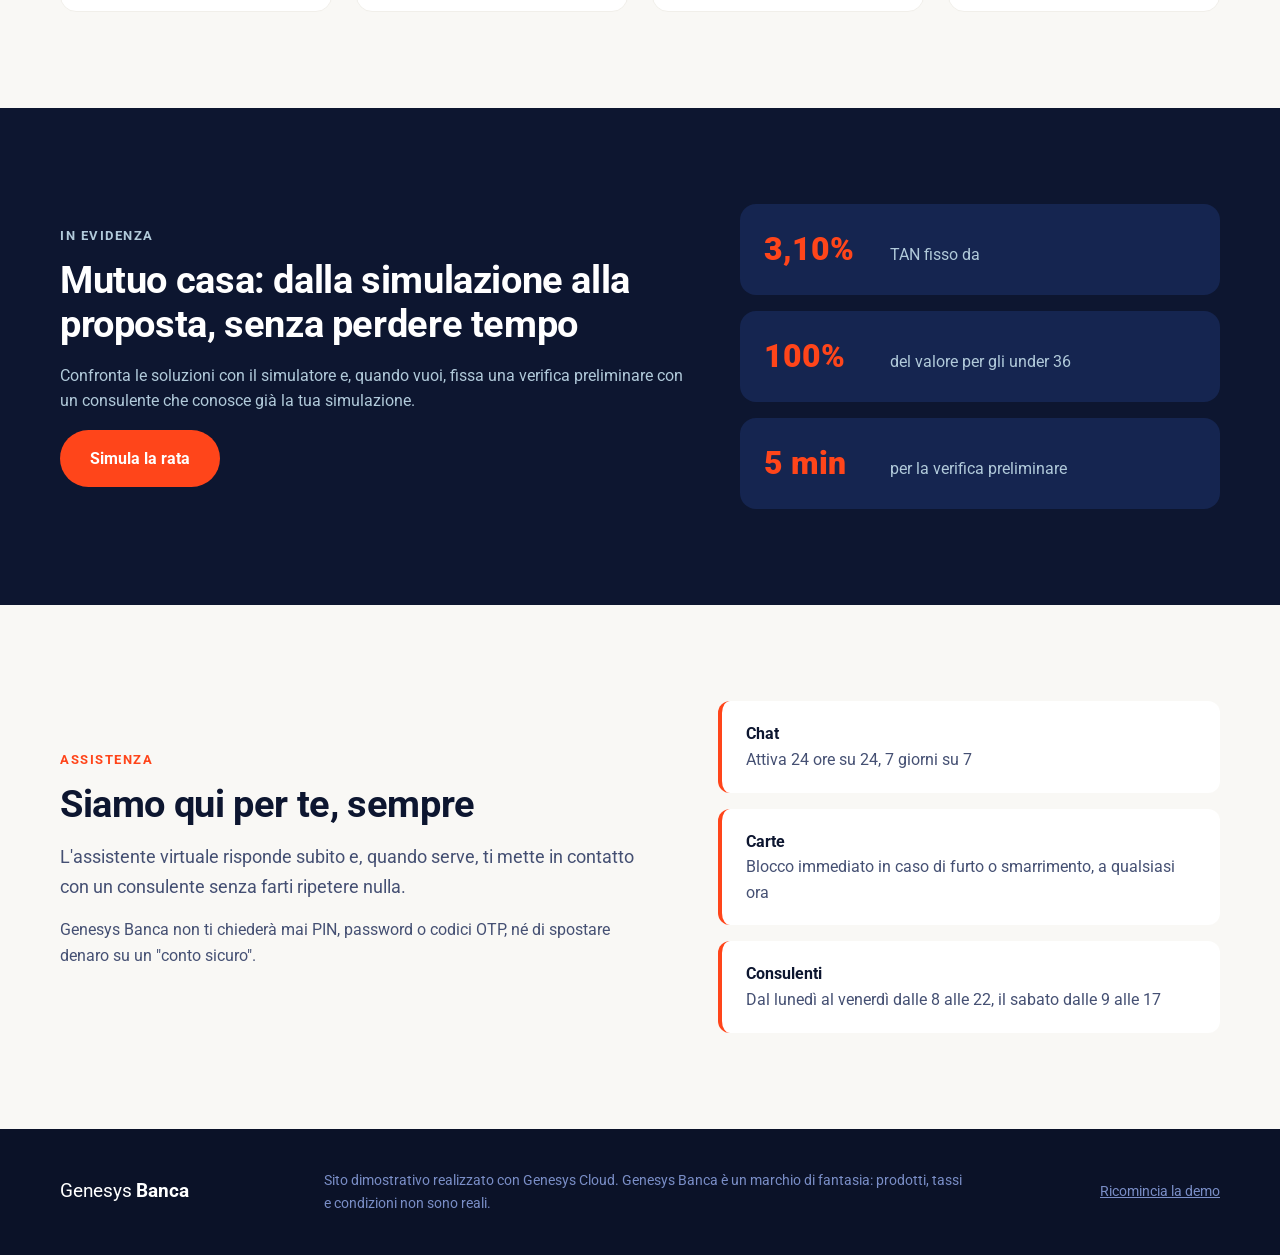
==== commit ffff0bde: "Pagine Conti, Carte e Prestiti con sei prodotti ciascuna Co-authored-by: Cursor <cursoragent@cursor." ====
--- a/index.html
+++ b/index.html
@@ -30,11 +30,11 @@
         <span class="brand-name">Genesys <strong>Banca</strong></span>
       </a>
       <nav class="nav">
-        <a href="#conti">Conti</a>
-        <a href="#carte">Carte</a>
-        <a href="#prestiti">Prestiti</a>
+        <a href="conti.html">Conti</a>
+        <a href="carte.html">Carte</a>
+        <a href="prestiti.html">Prestiti</a>
         <a href="mutui.html">Mutui</a>
-        <a href="#assistenza">Assistenza</a>
+        <a href="index.html#assistenza">Assistenza</a>
       </nav>
       <div class="account" data-logged-out>
         <button class="btn btn-ghost btn-small" data-open-login>Area clienti</button>
@@ -137,20 +137,20 @@
               <li>Bonifici istantanei inclusi</li>
               <li>Conto Giovani gratuito fino a 30 anni</li>
             </ul>
-            <button class="link" data-open-chat>Chiedi informazioni</button>
+            <a class="link" href="conti.html">Scopri i conti</a>
           </article>
           <article class="card card-clickable" id="carte">
             <div class="icon icon-navy">
               <svg viewBox="0 0 24 24"><path d="M3 6h18v12H3zM3 10h18M7 15h4"/></svg>
             </div>
             <h3>Carte</h3>
-            <p>Debito, credito e prepagata, con notifiche in tempo reale su ogni pagamento.</p>
+            <p>Carte di debito e di credito, con notifiche in tempo reale su ogni pagamento.</p>
             <ul class="product-list">
               <li>Pagamenti con smartphone e smartwatch</li>
               <li>Blocco e sblocco immediato dall'app</li>
               <li>Limiti di spesa personalizzabili</li>
             </ul>
-            <button class="link" data-open-chat>Chiedi informazioni</button>
+            <a class="link" href="carte.html">Scopri le carte</a>
           </article>
           <article class="card card-clickable" id="prestiti">
             <div class="icon icon-teal">
@@ -163,7 +163,7 @@
               <li>Durata da 12 a 120 mesi</li>
               <li>Esito in 24 ore per i correntisti</li>
             </ul>
-            <button class="link" data-open-chat>Chiedi informazioni</button>
+            <a class="link" href="prestiti.html">Scopri i prestiti</a>
           </article>
           <article class="card card-clickable">
             <div class="icon icon-orange">
